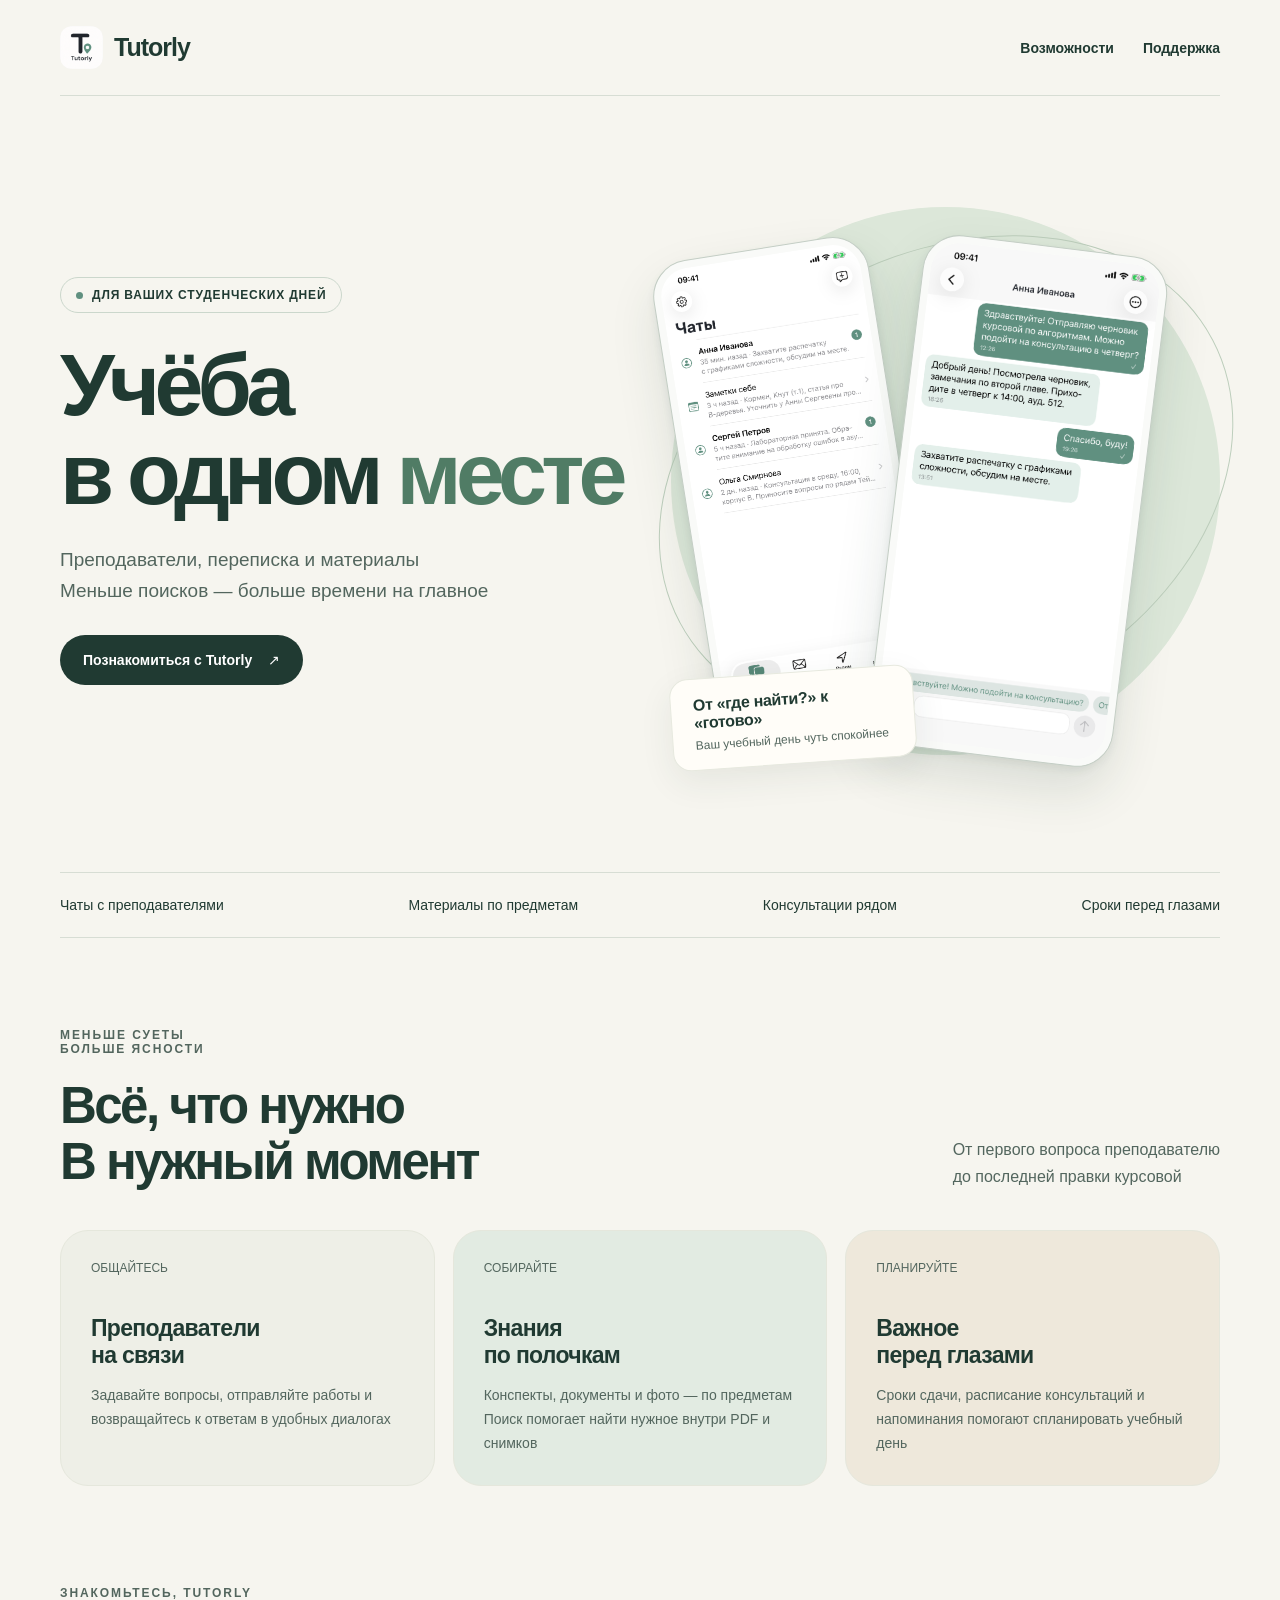
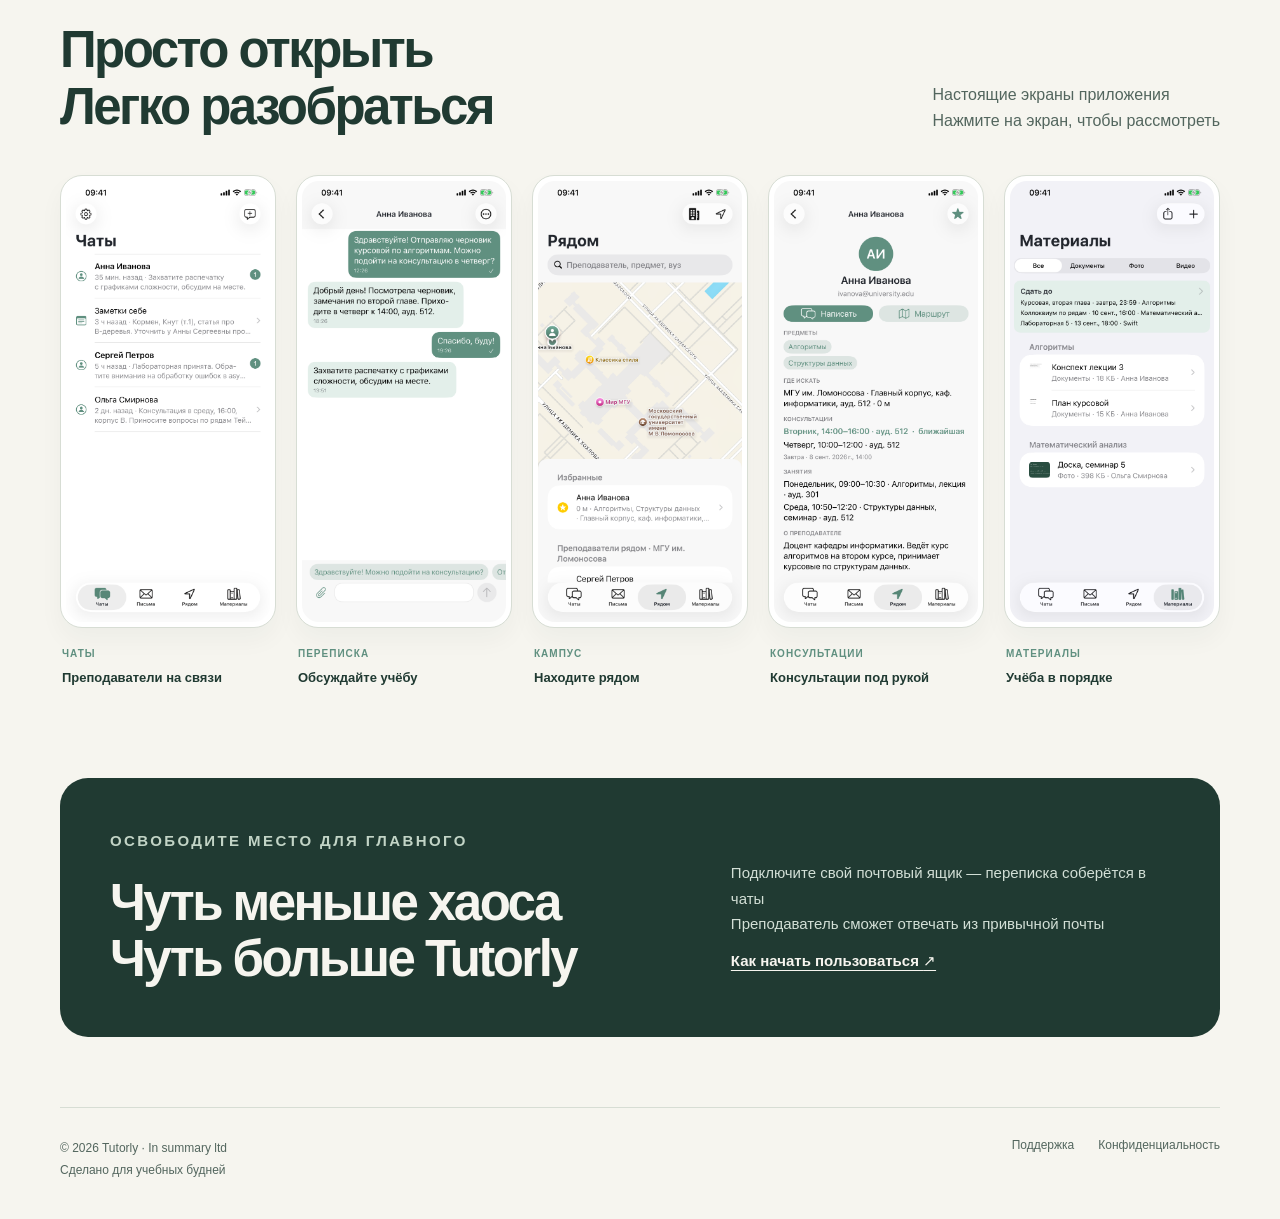
==== index.html @ dc4e4e05 "Publish Tutorly website" ====
<!doctype html>
<html lang="ru">
<head>
  <meta charset="utf-8">
  <meta name="viewport" content="width=device-width, initial-scale=1">
  <title>Tutorly — учёба в одном месте</title>
  <meta name="description" content="Общайтесь с преподавателями, собирайте материалы по предметам и держите сроки сдачи перед глазами — Tutorly для iPhone и iPad">
  <meta name="theme-color" content="#f6f5ef">
  <meta property="og:type" content="website">
  <meta property="og:locale" content="ru_RU">
  <meta property="og:site_name" content="Tutorly">
  <meta property="og:title" content="Tutorly — учёба в одном месте">
  <meta property="og:description" content="Чаты с преподавателями, учебные материалы и сроки сдачи — Всё под рукой">
  <meta name="twitter:card" content="summary_large_image">
  <meta name="twitter:title" content="Tutorly — учёба в одном месте">
  <meta name="twitter:description" content="Чаты с преподавателями, учебные материалы и сроки сдачи — Всё под рукой">
  <!-- Absolute social image URLs are added by AppStore/Design/set_site_url.py before publication. -->
  <link rel="icon" href="assets/favicon.png" type="image/png">
  <link rel="apple-touch-icon" href="assets/app-icon.png">
  <link rel="stylesheet" href="assets/style.css">
<!-- deployment metadata:start -->
<link rel="canonical" href="https://alexm0er.github.io/tutorly/">
<meta property="og:url" content="https://alexm0er.github.io/tutorly/">
<meta property="og:image" content="https://alexm0er.github.io/tutorly/assets/og.png">
<meta property="og:image:alt" content="Tutorly — Учёба в одном месте. Чаты, материалы, преподаватели.">
<meta name="twitter:image" content="https://alexm0er.github.io/tutorly/assets/og.png">
<meta name="twitter:image:alt" content="Tutorly — Учёба в одном месте. Чаты, материалы, преподаватели.">
<!-- deployment metadata:end -->
</head>
<body>
  <a class="skip" href="#main">Перейти к содержимому</a>
  <div class="wrap">
    <header class="header">
      <a class="brand" href="./" aria-label="Tutorly — главная"><img decoding="async" src="assets/app-icon.webp" width="43" height="43" alt="">Tutorly</a>
      <nav class="nav" aria-label="Основная навигация"><a class="desktop-link" href="#features">Возможности</a><a href="support/">Поддержка</a></nav>
    </header>
    <main id="main">
      <section class="hero" aria-labelledby="hero-title">
        <div>
          <span class="pill"><span class="dot" aria-hidden="true"></span>Для ваших студенческих дней</span>
          <h1 id="hero-title">Учёба<br>в одном <em>месте</em></h1>
          <p class="lede">Преподаватели, переписка и материалы<br>Меньше поисков — больше времени на&nbsp;главное</p>
          <div class="actions"><a class="button" href="#features">Познакомиться с Tutorly <span aria-hidden="true">↗</span></a></div>
        </div>
        <div class="hero-art" aria-label="Экраны чатов и переписки Tutorly">
          <div class="orbit" aria-hidden="true"></div>
          <div class="phone hero-phone-back"><img decoding="async" src="assets/01-chats.webp" width="1284" height="2778" alt="Список чатов с преподавателями"></div>
          <div class="phone hero-phone-front"><img decoding="async" src="assets/02-chat.webp" width="1284" height="2778" alt="Обсуждение курсовой и консультации в чате" fetchpriority="high"></div>
          <div class="float-note"><strong>От «где найти?» к «готово»</strong><span>Ваш учебный день чуть спокойнее</span></div>
        </div>
      </section>
      <div class="feature-strip" aria-label="Возможности"><span>Чаты с преподавателями</span><span>Материалы по предметам</span><span>Консультации рядом</span><span>Сроки перед глазами</span></div>
      <section class="section" id="features" aria-labelledby="features-title">
        <p class="eyebrow">Меньше суеты<br>Больше ясности</p>
        <div class="section-head"><h2 id="features-title">Всё, что нужно<br>В нужный момент</h2><p>От первого вопроса преподавателю<br>до последней правки курсовой</p></div>
        <div class="feature-grid">
          <article class="feature"><span class="number">ОБЩАЙТЕСЬ</span><h3>Преподаватели<br>на связи</h3><p>Задавайте вопросы, отправляйте работы и возвращайтесь к ответам в удобных диалогах</p></article>
          <article class="feature"><span class="number">СОБИРАЙТЕ</span><h3>Знания<br>по полочкам</h3><p>Конспекты, документы и фото — по предметам<br>Поиск помогает найти нужное внутри PDF и снимков</p></article>
          <article class="feature"><span class="number">ПЛАНИРУЙТЕ</span><h3>Важное<br>перед глазами</h3><p>Сроки сдачи, расписание консультаций и напоминания помогают спланировать учебный день</p></article>
        </div>
      </section>
      <section class="section gallery-section" id="screens" aria-labelledby="screens-title">
        <p class="eyebrow">Знакомьтесь, Tutorly</p>
        <div class="section-head"><h2 id="screens-title">Просто открыть<br>Легко разобраться</h2><p>Настоящие экраны приложения<br>Нажмите на экран, чтобы рассмотреть</p></div>
        <div class="gallery">
          <figure><a href="assets/01-chats.webp" aria-label="Открыть экран списка чатов"><img decoding="async" src="assets/01-chats.webp" width="1284" height="2778" loading="lazy" alt="Список чатов с преподавателями"></a><figcaption><span>ЧАТЫ</span>Преподаватели на связи</figcaption></figure>
          <figure><a href="assets/02-chat.webp" aria-label="Открыть экран переписки"><img decoding="async" src="assets/02-chat.webp" width="1284" height="2778" loading="lazy" alt="Переписка с преподавателем о курсовой работе"></a><figcaption><span>ПЕРЕПИСКА</span>Обсуждайте учёбу</figcaption></figure>
          <figure><a href="assets/03-nearby.webp" aria-label="Открыть экран карты"><img decoding="async" src="assets/03-nearby.webp" width="1284" height="2778" loading="lazy" alt="Карта кампуса и список преподавателей рядом"></a><figcaption><span>КАМПУС</span>Находите рядом</figcaption></figure>
          <figure><a href="assets/04-teacher.webp" aria-label="Открыть профиль преподавателя"><img decoding="async" src="assets/04-teacher.webp" width="1284" height="2778" loading="lazy" alt="Профиль преподавателя с расписанием консультаций"></a><figcaption><span>КОНСУЛЬТАЦИИ</span>Консультации под рукой</figcaption></figure>
          <figure><a href="assets/05-materials.webp" aria-label="Открыть экран материалов"><img decoding="async" src="assets/05-materials.webp" width="1284" height="2778" loading="lazy" alt="Учебные материалы по предметам и ближайшие сдачи"></a><figcaption><span>МАТЕРИАЛЫ</span>Учёба в порядке</figcaption></figure>
        </div>
      </section>
      <section class="closing" aria-labelledby="closing-title"><div><p class="eyebrow">Освободите место для главного</p><h2 id="closing-title">Чуть меньше хаоса<br>Чуть больше Tutorly</h2></div><div><p>Подключите свой почтовый ящик — переписка соберётся в чаты<br>Преподаватель сможет отвечать из привычной почты</p><a href="support/">Как начать пользоваться <span aria-hidden="true">↗</span></a></div></section>
    </main>
    <footer class="footer"><p>© 2026 Tutorly · In summary ltd<br>Сделано для учебных будней</p><div class="footer-links"><a href="support/">Поддержка</a><a href="privacy/">Конфиденциальность</a></div></footer>
  </div>
</body>
</html>
---- assets/style.css ----
@charset "UTF-8";
:root{--paper:#f6f5ef;--ink:#203a32;--sage:#609080;--soft:#e1ebe4;--muted:#53665e;--line:#d7ddd4;--white:#fff;--radius:28px;font-family:-apple-system,BlinkMacSystemFont,"Segoe UI",Arial,sans-serif;color:var(--ink);background:var(--paper);font-synthesis:none}
*{box-sizing:border-box}html{scroll-behavior:smooth;scroll-padding-top:28px}body{margin:0}a{color:inherit;text-underline-offset:4px}img{display:block;max-width:100%;height:auto}button,a,summary{-webkit-tap-highlight-color:transparent}a:focus-visible,summary:focus-visible{outline:3px solid var(--sage);outline-offset:6px;border-radius:4px}::selection{background:#c9ddd0}.wrap{width:min(1160px,calc(100% - 64px));margin:auto}.skip{position:absolute;top:-80px;left:20px;background:var(--ink);color:white;padding:15px;z-index:10}.skip:focus{top:12px}.header{display:flex;align-items:center;justify-content:space-between;gap:24px;padding:26px 0;border-bottom:1px solid var(--line)}.brand{display:inline-flex;align-items:center;gap:11px;text-decoration:none;font-size:25px;font-weight:750;letter-spacing:-1px}.brand img{width:43px;height:43px;border-radius:12px}.nav{display:flex;align-items:center;gap:29px;font-size:14px;font-weight:550}.nav a{text-decoration:none}.nav a:hover,.nav a[aria-current=page]{color:#365e4d;text-decoration:underline}.pill{display:inline-flex;align-items:center;gap:9px;border:1px solid #cbd7cc;border-radius:99px;padding:10px 15px;font-size:12px;font-weight:650;letter-spacing:.07em;text-transform:uppercase}.dot{height:7px;width:7px;background:var(--sage);border-radius:50%}.eyebrow{font-size:12px;font-weight:650;letter-spacing:.16em;text-transform:uppercase;color:var(--muted);margin:0 0 22px}.hero{display:grid;grid-template-columns:1.05fr 1fr;gap:35px;align-items:center;padding:70px 0 76px}.hero h1{font-size:clamp(58px,6.9vw,88px);line-height:1.01;letter-spacing:-.065em;font-weight:650;margin:28px 0 25px}.hero h1 em{font-style:normal;color:#507c65}.lede{font-size:19px;line-height:1.65;color:var(--muted);max-width:440px;margin:0 0 28px}.actions{display:flex;align-items:center;flex-wrap:wrap;gap:18px}.button{display:inline-flex;align-items:center;justify-content:center;gap:16px;background:var(--ink);color:#fff;padding:17px 23px;border-radius:100px;text-decoration:none;font-size:14px;font-weight:600;transition:background .2s,transform .2s}.button:hover{background:#355749;transform:translateY(-2px)}.text-link{font-size:14px;font-weight:600}.availability{font-size:12px;line-height:1.6;color:var(--muted);margin:18px 0 0}.hero-art{position:relative;min-height:630px;display:flex;align-items:center;justify-content:center;isolation:isolate}.hero-art:before{content:"";position:absolute;width:100%;aspect-ratio:1;border-radius:50%;background:#dce7d9;z-index:-1}.orbit{position:absolute;width:110%;height:72%;border:1px solid #bdcebc;border-radius:50%;transform:rotate(-28deg);z-index:-1}.phone{width:246px;padding:7px;background:#f9faf8;border:1px solid #c4cec5;border-radius:37px;box-shadow:0 24px 50px #203a3221,0 4px 8px #203a3212;overflow:hidden}.phone img{border-radius:29px;width:100%}.hero-phone-back{position:absolute;left:2%;top:80px;width:218px;transform:rotate(-9deg)}.hero-phone-front{position:relative;margin:40px 0 0 145px;transform:rotate(7deg)}.float-note{position:absolute;bottom:32px;left:0;max-width:244px;padding:17px 22px;background:#fffdf8;box-shadow:0 12px 34px #203a3214;border:1px solid #e7e9df;border-radius:18px;transform:rotate(-4deg)}.float-note strong{display:block;font-size:16px;letter-spacing:-.3px}.float-note span{display:block;font-size:12px;margin-top:6px;color:var(--muted)}.feature-strip{display:flex;justify-content:space-between;gap:20px;border-top:1px solid var(--line);border-bottom:1px solid var(--line);padding:24px 0;font-size:14px}.feature-strip span{display:flex;gap:16px;align-items:center}.feature-strip b{font-size:11px;color:var(--sage)}.section{padding:90px 0}.section-head{display:flex;justify-content:space-between;align-items:end;gap:40px;margin-bottom:40px}.section-head h2,.closing h2{font-size:clamp(36px,4vw,51px);font-weight:600;letter-spacing:-.05em;line-height:1.1;margin:0}.section-head p{max-width:330px;color:var(--muted);font-size:16px;line-height:1.65;margin:0}.feature-grid{display:grid;grid-template-columns:repeat(3,1fr);gap:18px}.feature{background:#eeefe7;border:1px solid #e5e7dc;padding:30px;border-radius:var(--radius);min-height:255px}.feature:nth-child(2){background:#e2ebe2}.feature:nth-child(3){background:#eee8db}.feature .number{font-size:12px;color:var(--muted);margin-bottom:40px;display:block}.feature h3{font-size:23px;font-weight:600;letter-spacing:-.7px;line-height:1.15;margin:0 0 16px}.feature p{font-size:14px;line-height:1.7;color:var(--muted);margin:0}.gallery-section{padding-top:10px}.gallery{display:grid;grid-template-columns:repeat(5,1fr);gap:20px;align-items:start}.gallery figure{margin:0;min-width:0}.gallery a{display:block;border-radius:22px;border:1px solid #d7ddd4;padding:5px;background:#fff;box-shadow:0 12px 24px #203a320a;transition:transform .2s}.gallery a:hover{transform:translateY(-5px)}.gallery img{border-radius:17px;width:100%}.gallery figcaption{font-size:13px;line-height:1.5;margin:18px 2px 0;font-weight:600}.gallery figcaption span{display:block;font-size:10px;letter-spacing:.1em;color:var(--sage);margin-bottom:7px}.closing{display:grid;grid-template-columns:1.3fr 1fr;align-items:center;gap:50px;padding:50px;background:var(--ink);border-radius:var(--radius);color:#f6f5ef;margin-bottom:70px}.closing .eyebrow{color:#c2d4c6}.closing p{line-height:1.7;font-size:15px;color:#d2dfd6}.closing a{font-size:15px;font-weight:600}.footer{display:flex;justify-content:space-between;align-items:start;gap:30px;padding:30px 0 38px;border-top:1px solid var(--line);font-size:12px;color:var(--muted)}.footer p{margin:0;line-height:1.8}.footer-links{display:flex;gap:24px;flex-wrap:wrap}.footer a{text-decoration:none}.footer a:hover{text-decoration:underline}.page-intro{padding:75px 0 45px;max-width:850px}.page-intro h1{font-size:clamp(43px,6vw,72px);line-height:1.06;letter-spacing:-.055em;font-weight:600;margin:0 0 26px;overflow-wrap:anywhere}.page-intro .lede{max-width:650px}.support-grid{display:grid;grid-template-columns:1fr 1.7fr;gap:48px;margin-bottom:80px;align-items:start}.contact-card{background:var(--soft);padding:30px;border-radius:var(--radius)}.contact-card h2{font-size:25px;letter-spacing:-.8px;margin:0 0 17px}.contact-card p{font-size:14px;line-height:1.7;color:var(--muted)}.email{font-size:clamp(19px,2.1vw,25px);font-weight:600;overflow-wrap:anywhere}.contact-card small{display:block;color:var(--muted);line-height:1.6;margin-top:20px}.faq h2{font-size:27px;font-weight:600;letter-spacing:-.8px;margin:0 0 15px}.faq details{border-bottom:1px solid var(--line);padding:20px 0}.faq summary{font-size:17px;font-weight:600;cursor:pointer;line-height:1.5;padding-right:12px}.faq details p,.faq details ol{font-size:15px;line-height:1.8;color:var(--muted);margin-bottom:0}.faq li{padding-left:4px;margin-bottom:8px}.legal{max-width:760px}.legal section{margin:0 0 38px;scroll-margin-top:28px}.legal h2{font-size:26px;font-weight:600;letter-spacing:-.8px;line-height:1.25;margin:0 0 16px}.legal h3{font-size:17px;margin:24px 0 10px}.legal p,.legal li{font-size:15px;line-height:1.85;color:var(--muted)}.legal ul{padding-left:22px}.legal li{margin-bottom:9px}.legal strong{color:var(--ink);font-weight:600}.legal a{overflow-wrap:anywhere}.legal .callout{background:var(--soft);padding:20px 24px;border-radius:18px}.legal .callout p{margin:0}.updated{color:var(--muted);font-size:13px}.subtle-link{font-size:13px;color:var(--muted)}
@media(min-width:1500px){.hero{padding-top:95px;padding-bottom:100px}}
@media(max-width:1000px){.hero{gap:20px}.hero-art{min-height:530px}.hero-phone-front{width:210px;margin-left:110px}.hero-phone-back{width:184px;left:0;top:70px}.float-note{bottom:12px;left:0}.nav{gap:20px}.gallery{gap:14px}.feature{padding:25px}}
@media(max-width:760px){.wrap{width:calc(100% - 36px)}.header{padding:19px 0;gap:15px}.brand{font-size:23px}.brand img{width:36px;height:36px;border-radius:10px}.nav{gap:16px;font-size:12px}.nav .desktop-link{display:none}.hero{grid-template-columns:1fr;padding:42px 0 35px;gap:0}.hero h1{font-size:clamp(58px,13vw,80px);margin-top:23px}.lede{font-size:17px;max-width:470px}.hero-art{min-height:550px;width:min(460px,100%);margin:20px auto 0}.hero-art:before{width:95%}.hero-phone-back{left:5%;top:57px;width:200px}.hero-phone-front{width:226px;margin:27px 0 0 102px}.orbit{width:98%}.float-note{bottom:7px;left:3%}.feature-strip{display:grid;grid-template-columns:1fr 1fr;font-size:12px;gap:20px 12px}.feature-strip span{gap:9px}.section{padding:60px 0}.section-head{display:block;margin-bottom:28px}.section-head p{margin-top:20px;max-width:450px}.feature-grid{grid-template-columns:1fr}.feature{min-height:0;padding:26px}.feature .number{margin-bottom:24px}.feature h3{font-size:26px}.feature p{font-size:15px}.gallery-section{padding-top:0}.gallery{grid-template-columns:repeat(2,minmax(0,1fr));gap:28px 16px}.gallery figure:last-child{grid-column:1 / -1;max-width:calc(50% - 8px);width:100%;justify-self:center}.closing{grid-template-columns:1fr;gap:20px;padding:30px;margin-bottom:45px}.footer{flex-direction:column;gap:18px}.footer-links{gap:17px}.page-intro{padding:48px 0 25px}.support-grid{grid-template-columns:1fr;gap:35px;margin-bottom:55px}.legal h2{font-size:24px}.page-intro h1{font-size:clamp(39px,8.3vw,62px)}}
@media(max-width:370px){.hero-phone-back{width:165px;top:75px;left:2%}.hero-phone-front{width:188px;margin-left:90px}.hero-art{min-height:475px}.float-note{padding:13px 17px}.hero h1{font-size:55px}.nav{gap:10px}.button{padding:15px 19px}.actions{gap:13px}}
@media(prefers-reduced-motion:reduce){html{scroll-behavior:auto}*,*:before,*:after{transition:none!important}}

.privacy-intro{max-width:760px;margin-inline:auto}
.privacy-prose{max-width:760px;margin:0 auto 85px}
.privacy-prose p{margin:0 0 24px}
@media(max-width:760px){.privacy-prose{margin-bottom:50px}}
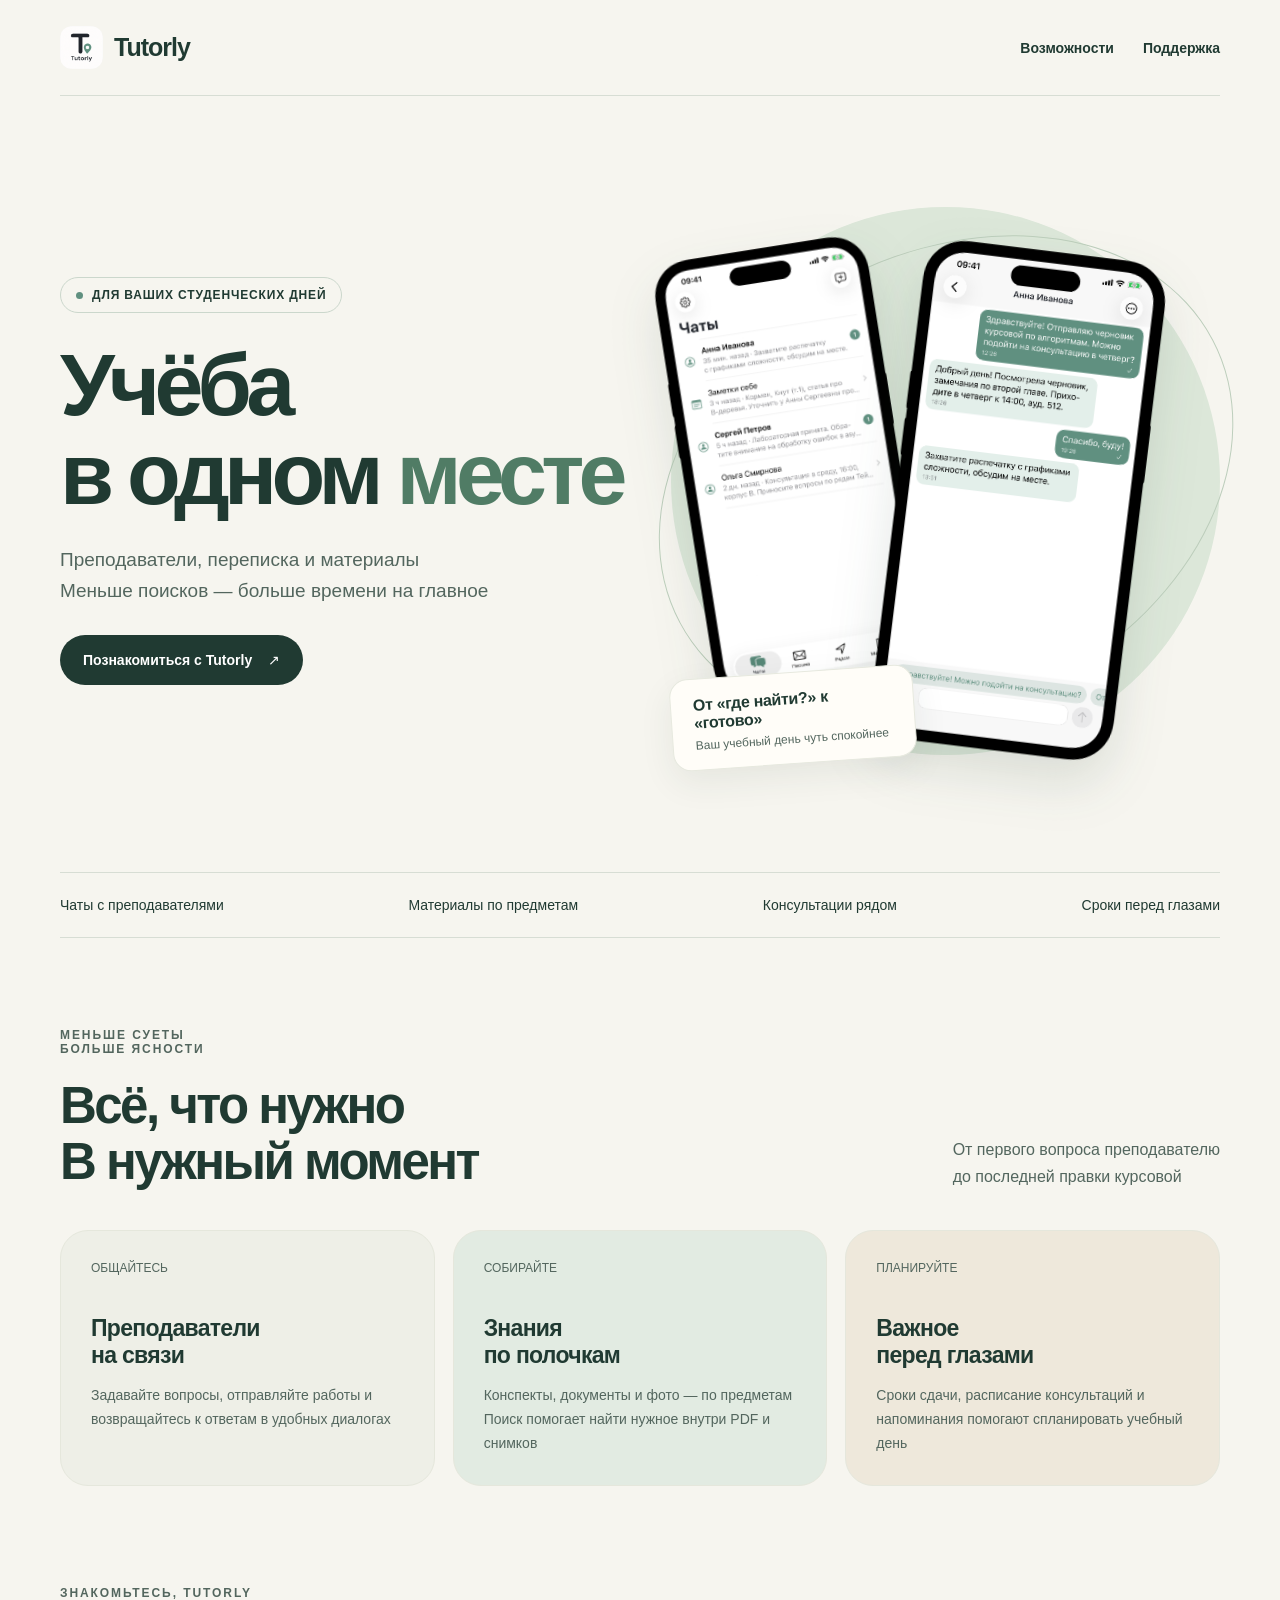
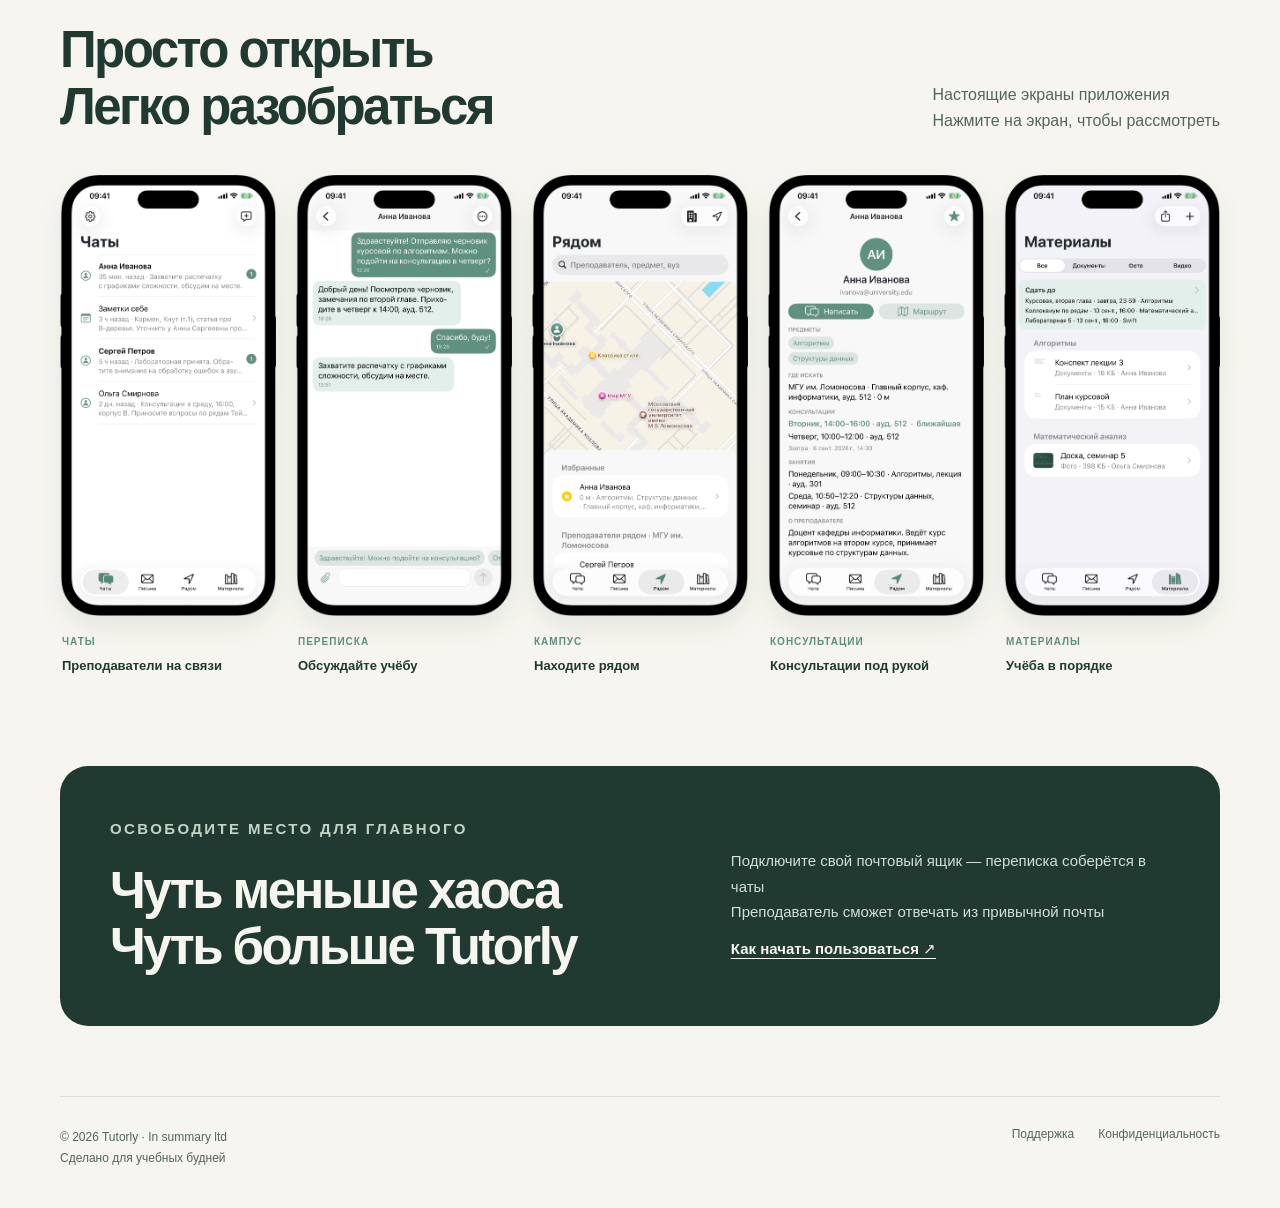
==== commit 53fbf9fe: "Update screenshots with supplied device mockups" ====
--- a/index.html
+++ b/index.html
@@ -17,7 +17,7 @@
   <!-- Absolute social image URLs are added by AppStore/Design/set_site_url.py before publication. -->
   <link rel="icon" href="assets/favicon.png" type="image/png">
   <link rel="apple-touch-icon" href="assets/app-icon.png">
-  <link rel="stylesheet" href="assets/style.css">
+  <link rel="stylesheet" href="assets/style.css?v=mockup-20260908">
 <!-- deployment metadata:start -->
 <link rel="canonical" href="https://alexm0er.github.io/tutorly/">
 <meta property="og:url" content="https://alexm0er.github.io/tutorly/">
@@ -44,8 +44,8 @@
         </div>
         <div class="hero-art" aria-label="Экраны чатов и переписки Tutorly">
           <div class="orbit" aria-hidden="true"></div>
-          <div class="phone hero-phone-back"><img decoding="async" src="assets/01-chats.webp" width="1284" height="2778" alt="Список чатов с преподавателями"></div>
-          <div class="phone hero-phone-front"><img decoding="async" src="assets/02-chat.webp" width="1284" height="2778" alt="Обсуждение курсовой и консультации в чате" fetchpriority="high"></div>
+          <div class="phone hero-phone-back"><img decoding="async" src="assets/01-chats-mockup.webp" width="978" height="2000" alt="Список чатов с преподавателями"></div>
+          <div class="phone hero-phone-front"><img decoding="async" src="assets/02-chat-mockup.webp" width="978" height="2000" alt="Обсуждение курсовой и консультации в чате" fetchpriority="high"></div>
           <div class="float-note"><strong>От «где найти?» к «готово»</strong><span>Ваш учебный день чуть спокойнее</span></div>
         </div>
       </section>
@@ -63,11 +63,11 @@
         <p class="eyebrow">Знакомьтесь, Tutorly</p>
         <div class="section-head"><h2 id="screens-title">Просто открыть<br>Легко разобраться</h2><p>Настоящие экраны приложения<br>Нажмите на экран, чтобы рассмотреть</p></div>
         <div class="gallery">
-          <figure><a href="assets/01-chats.webp" aria-label="Открыть экран списка чатов"><img decoding="async" src="assets/01-chats.webp" width="1284" height="2778" loading="lazy" alt="Список чатов с преподавателями"></a><figcaption><span>ЧАТЫ</span>Преподаватели на связи</figcaption></figure>
-          <figure><a href="assets/02-chat.webp" aria-label="Открыть экран переписки"><img decoding="async" src="assets/02-chat.webp" width="1284" height="2778" loading="lazy" alt="Переписка с преподавателем о курсовой работе"></a><figcaption><span>ПЕРЕПИСКА</span>Обсуждайте учёбу</figcaption></figure>
-          <figure><a href="assets/03-nearby.webp" aria-label="Открыть экран карты"><img decoding="async" src="assets/03-nearby.webp" width="1284" height="2778" loading="lazy" alt="Карта кампуса и список преподавателей рядом"></a><figcaption><span>КАМПУС</span>Находите рядом</figcaption></figure>
-          <figure><a href="assets/04-teacher.webp" aria-label="Открыть профиль преподавателя"><img decoding="async" src="assets/04-teacher.webp" width="1284" height="2778" loading="lazy" alt="Профиль преподавателя с расписанием консультаций"></a><figcaption><span>КОНСУЛЬТАЦИИ</span>Консультации под рукой</figcaption></figure>
-          <figure><a href="assets/05-materials.webp" aria-label="Открыть экран материалов"><img decoding="async" src="assets/05-materials.webp" width="1284" height="2778" loading="lazy" alt="Учебные материалы по предметам и ближайшие сдачи"></a><figcaption><span>МАТЕРИАЛЫ</span>Учёба в порядке</figcaption></figure>
+          <figure><a href="assets/01-chats-mockup.webp" aria-label="Открыть экран списка чатов"><img decoding="async" src="assets/01-chats-mockup.webp" width="978" height="2000" loading="lazy" alt="Список чатов с преподавателями"></a><figcaption><span>ЧАТЫ</span>Преподаватели на связи</figcaption></figure>
+          <figure><a href="assets/02-chat-mockup.webp" aria-label="Открыть экран переписки"><img decoding="async" src="assets/02-chat-mockup.webp" width="978" height="2000" loading="lazy" alt="Переписка с преподавателем о курсовой работе"></a><figcaption><span>ПЕРЕПИСКА</span>Обсуждайте учёбу</figcaption></figure>
+          <figure><a href="assets/03-nearby-mockup.webp" aria-label="Открыть экран карты"><img decoding="async" src="assets/03-nearby-mockup.webp" width="978" height="2000" loading="lazy" alt="Карта кампуса и список преподавателей рядом"></a><figcaption><span>КАМПУС</span>Находите рядом</figcaption></figure>
+          <figure><a href="assets/04-teacher-mockup.webp" aria-label="Открыть профиль преподавателя"><img decoding="async" src="assets/04-teacher-mockup.webp" width="978" height="2000" loading="lazy" alt="Профиль преподавателя с расписанием консультаций"></a><figcaption><span>КОНСУЛЬТАЦИИ</span>Консультации под рукой</figcaption></figure>
+          <figure><a href="assets/05-materials-mockup.webp" aria-label="Открыть экран материалов"><img decoding="async" src="assets/05-materials-mockup.webp" width="978" height="2000" loading="lazy" alt="Учебные материалы по предметам и ближайшие сдачи"></a><figcaption><span>МАТЕРИАЛЫ</span>Учёба в порядке</figcaption></figure>
         </div>
       </section>
       <section class="closing" aria-labelledby="closing-title"><div><p class="eyebrow">Освободите место для главного</p><h2 id="closing-title">Чуть меньше хаоса<br>Чуть больше Tutorly</h2></div><div><p>Подключите свой почтовый ящик — переписка соберётся в чаты<br>Преподаватель сможет отвечать из привычной почты</p><a href="support/">Как начать пользоваться <span aria-hidden="true">↗</span></a></div></section>
--- a/assets/style.css
+++ b/assets/style.css
@@ -1,6 +1,6 @@
 @charset "UTF-8";
 :root{--paper:#f6f5ef;--ink:#203a32;--sage:#609080;--soft:#e1ebe4;--muted:#53665e;--line:#d7ddd4;--white:#fff;--radius:28px;font-family:-apple-system,BlinkMacSystemFont,"Segoe UI",Arial,sans-serif;color:var(--ink);background:var(--paper);font-synthesis:none}
-*{box-sizing:border-box}html{scroll-behavior:smooth;scroll-padding-top:28px}body{margin:0}a{color:inherit;text-underline-offset:4px}img{display:block;max-width:100%;height:auto}button,a,summary{-webkit-tap-highlight-color:transparent}a:focus-visible,summary:focus-visible{outline:3px solid var(--sage);outline-offset:6px;border-radius:4px}::selection{background:#c9ddd0}.wrap{width:min(1160px,calc(100% - 64px));margin:auto}.skip{position:absolute;top:-80px;left:20px;background:var(--ink);color:white;padding:15px;z-index:10}.skip:focus{top:12px}.header{display:flex;align-items:center;justify-content:space-between;gap:24px;padding:26px 0;border-bottom:1px solid var(--line)}.brand{display:inline-flex;align-items:center;gap:11px;text-decoration:none;font-size:25px;font-weight:750;letter-spacing:-1px}.brand img{width:43px;height:43px;border-radius:12px}.nav{display:flex;align-items:center;gap:29px;font-size:14px;font-weight:550}.nav a{text-decoration:none}.nav a:hover,.nav a[aria-current=page]{color:#365e4d;text-decoration:underline}.pill{display:inline-flex;align-items:center;gap:9px;border:1px solid #cbd7cc;border-radius:99px;padding:10px 15px;font-size:12px;font-weight:650;letter-spacing:.07em;text-transform:uppercase}.dot{height:7px;width:7px;background:var(--sage);border-radius:50%}.eyebrow{font-size:12px;font-weight:650;letter-spacing:.16em;text-transform:uppercase;color:var(--muted);margin:0 0 22px}.hero{display:grid;grid-template-columns:1.05fr 1fr;gap:35px;align-items:center;padding:70px 0 76px}.hero h1{font-size:clamp(58px,6.9vw,88px);line-height:1.01;letter-spacing:-.065em;font-weight:650;margin:28px 0 25px}.hero h1 em{font-style:normal;color:#507c65}.lede{font-size:19px;line-height:1.65;color:var(--muted);max-width:440px;margin:0 0 28px}.actions{display:flex;align-items:center;flex-wrap:wrap;gap:18px}.button{display:inline-flex;align-items:center;justify-content:center;gap:16px;background:var(--ink);color:#fff;padding:17px 23px;border-radius:100px;text-decoration:none;font-size:14px;font-weight:600;transition:background .2s,transform .2s}.button:hover{background:#355749;transform:translateY(-2px)}.text-link{font-size:14px;font-weight:600}.availability{font-size:12px;line-height:1.6;color:var(--muted);margin:18px 0 0}.hero-art{position:relative;min-height:630px;display:flex;align-items:center;justify-content:center;isolation:isolate}.hero-art:before{content:"";position:absolute;width:100%;aspect-ratio:1;border-radius:50%;background:#dce7d9;z-index:-1}.orbit{position:absolute;width:110%;height:72%;border:1px solid #bdcebc;border-radius:50%;transform:rotate(-28deg);z-index:-1}.phone{width:246px;padding:7px;background:#f9faf8;border:1px solid #c4cec5;border-radius:37px;box-shadow:0 24px 50px #203a3221,0 4px 8px #203a3212;overflow:hidden}.phone img{border-radius:29px;width:100%}.hero-phone-back{position:absolute;left:2%;top:80px;width:218px;transform:rotate(-9deg)}.hero-phone-front{position:relative;margin:40px 0 0 145px;transform:rotate(7deg)}.float-note{position:absolute;bottom:32px;left:0;max-width:244px;padding:17px 22px;background:#fffdf8;box-shadow:0 12px 34px #203a3214;border:1px solid #e7e9df;border-radius:18px;transform:rotate(-4deg)}.float-note strong{display:block;font-size:16px;letter-spacing:-.3px}.float-note span{display:block;font-size:12px;margin-top:6px;color:var(--muted)}.feature-strip{display:flex;justify-content:space-between;gap:20px;border-top:1px solid var(--line);border-bottom:1px solid var(--line);padding:24px 0;font-size:14px}.feature-strip span{display:flex;gap:16px;align-items:center}.feature-strip b{font-size:11px;color:var(--sage)}.section{padding:90px 0}.section-head{display:flex;justify-content:space-between;align-items:end;gap:40px;margin-bottom:40px}.section-head h2,.closing h2{font-size:clamp(36px,4vw,51px);font-weight:600;letter-spacing:-.05em;line-height:1.1;margin:0}.section-head p{max-width:330px;color:var(--muted);font-size:16px;line-height:1.65;margin:0}.feature-grid{display:grid;grid-template-columns:repeat(3,1fr);gap:18px}.feature{background:#eeefe7;border:1px solid #e5e7dc;padding:30px;border-radius:var(--radius);min-height:255px}.feature:nth-child(2){background:#e2ebe2}.feature:nth-child(3){background:#eee8db}.feature .number{font-size:12px;color:var(--muted);margin-bottom:40px;display:block}.feature h3{font-size:23px;font-weight:600;letter-spacing:-.7px;line-height:1.15;margin:0 0 16px}.feature p{font-size:14px;line-height:1.7;color:var(--muted);margin:0}.gallery-section{padding-top:10px}.gallery{display:grid;grid-template-columns:repeat(5,1fr);gap:20px;align-items:start}.gallery figure{margin:0;min-width:0}.gallery a{display:block;border-radius:22px;border:1px solid #d7ddd4;padding:5px;background:#fff;box-shadow:0 12px 24px #203a320a;transition:transform .2s}.gallery a:hover{transform:translateY(-5px)}.gallery img{border-radius:17px;width:100%}.gallery figcaption{font-size:13px;line-height:1.5;margin:18px 2px 0;font-weight:600}.gallery figcaption span{display:block;font-size:10px;letter-spacing:.1em;color:var(--sage);margin-bottom:7px}.closing{display:grid;grid-template-columns:1.3fr 1fr;align-items:center;gap:50px;padding:50px;background:var(--ink);border-radius:var(--radius);color:#f6f5ef;margin-bottom:70px}.closing .eyebrow{color:#c2d4c6}.closing p{line-height:1.7;font-size:15px;color:#d2dfd6}.closing a{font-size:15px;font-weight:600}.footer{display:flex;justify-content:space-between;align-items:start;gap:30px;padding:30px 0 38px;border-top:1px solid var(--line);font-size:12px;color:var(--muted)}.footer p{margin:0;line-height:1.8}.footer-links{display:flex;gap:24px;flex-wrap:wrap}.footer a{text-decoration:none}.footer a:hover{text-decoration:underline}.page-intro{padding:75px 0 45px;max-width:850px}.page-intro h1{font-size:clamp(43px,6vw,72px);line-height:1.06;letter-spacing:-.055em;font-weight:600;margin:0 0 26px;overflow-wrap:anywhere}.page-intro .lede{max-width:650px}.support-grid{display:grid;grid-template-columns:1fr 1.7fr;gap:48px;margin-bottom:80px;align-items:start}.contact-card{background:var(--soft);padding:30px;border-radius:var(--radius)}.contact-card h2{font-size:25px;letter-spacing:-.8px;margin:0 0 17px}.contact-card p{font-size:14px;line-height:1.7;color:var(--muted)}.email{font-size:clamp(19px,2.1vw,25px);font-weight:600;overflow-wrap:anywhere}.contact-card small{display:block;color:var(--muted);line-height:1.6;margin-top:20px}.faq h2{font-size:27px;font-weight:600;letter-spacing:-.8px;margin:0 0 15px}.faq details{border-bottom:1px solid var(--line);padding:20px 0}.faq summary{font-size:17px;font-weight:600;cursor:pointer;line-height:1.5;padding-right:12px}.faq details p,.faq details ol{font-size:15px;line-height:1.8;color:var(--muted);margin-bottom:0}.faq li{padding-left:4px;margin-bottom:8px}.legal{max-width:760px}.legal section{margin:0 0 38px;scroll-margin-top:28px}.legal h2{font-size:26px;font-weight:600;letter-spacing:-.8px;line-height:1.25;margin:0 0 16px}.legal h3{font-size:17px;margin:24px 0 10px}.legal p,.legal li{font-size:15px;line-height:1.85;color:var(--muted)}.legal ul{padding-left:22px}.legal li{margin-bottom:9px}.legal strong{color:var(--ink);font-weight:600}.legal a{overflow-wrap:anywhere}.legal .callout{background:var(--soft);padding:20px 24px;border-radius:18px}.legal .callout p{margin:0}.updated{color:var(--muted);font-size:13px}.subtle-link{font-size:13px;color:var(--muted)}
+*{box-sizing:border-box}html{scroll-behavior:smooth;scroll-padding-top:28px}body{margin:0}a{color:inherit;text-underline-offset:4px}img{display:block;max-width:100%;height:auto}button,a,summary{-webkit-tap-highlight-color:transparent}a:focus-visible,summary:focus-visible{outline:3px solid var(--sage);outline-offset:6px;border-radius:4px}::selection{background:#c9ddd0}.wrap{width:min(1160px,calc(100% - 64px));margin:auto}.skip{position:absolute;top:-80px;left:20px;background:var(--ink);color:white;padding:15px;z-index:10}.skip:focus{top:12px}.header{display:flex;align-items:center;justify-content:space-between;gap:24px;padding:26px 0;border-bottom:1px solid var(--line)}.brand{display:inline-flex;align-items:center;gap:11px;text-decoration:none;font-size:25px;font-weight:750;letter-spacing:-1px}.brand img{width:43px;height:43px;border-radius:12px}.nav{display:flex;align-items:center;gap:29px;font-size:14px;font-weight:550}.nav a{text-decoration:none}.nav a:hover,.nav a[aria-current=page]{color:#365e4d;text-decoration:underline}.pill{display:inline-flex;align-items:center;gap:9px;border:1px solid #cbd7cc;border-radius:99px;padding:10px 15px;font-size:12px;font-weight:650;letter-spacing:.07em;text-transform:uppercase}.dot{height:7px;width:7px;background:var(--sage);border-radius:50%}.eyebrow{font-size:12px;font-weight:650;letter-spacing:.16em;text-transform:uppercase;color:var(--muted);margin:0 0 22px}.hero{display:grid;grid-template-columns:1.05fr 1fr;gap:35px;align-items:center;padding:70px 0 76px}.hero h1{font-size:clamp(58px,6.9vw,88px);line-height:1.01;letter-spacing:-.065em;font-weight:650;margin:28px 0 25px}.hero h1 em{font-style:normal;color:#507c65}.lede{font-size:19px;line-height:1.65;color:var(--muted);max-width:440px;margin:0 0 28px}.actions{display:flex;align-items:center;flex-wrap:wrap;gap:18px}.button{display:inline-flex;align-items:center;justify-content:center;gap:16px;background:var(--ink);color:#fff;padding:17px 23px;border-radius:100px;text-decoration:none;font-size:14px;font-weight:600;transition:background .2s,transform .2s}.button:hover{background:#355749;transform:translateY(-2px)}.text-link{font-size:14px;font-weight:600}.availability{font-size:12px;line-height:1.6;color:var(--muted);margin:18px 0 0}.hero-art{position:relative;min-height:630px;display:flex;align-items:center;justify-content:center;isolation:isolate}.hero-art:before{content:"";position:absolute;width:100%;aspect-ratio:1;border-radius:50%;background:#dce7d9;z-index:-1}.orbit{position:absolute;width:110%;height:72%;border:1px solid #bdcebc;border-radius:50%;transform:rotate(-28deg);z-index:-1}.phone{width:246px;filter:drop-shadow(0 24px 25px #203a3221)}.phone img{width:100%}.hero-phone-back{position:absolute;left:2%;top:80px;width:218px;transform:rotate(-9deg)}.hero-phone-front{position:relative;margin:40px 0 0 145px;transform:rotate(7deg)}.float-note{position:absolute;bottom:32px;left:0;max-width:244px;padding:17px 22px;background:#fffdf8;box-shadow:0 12px 34px #203a3214;border:1px solid #e7e9df;border-radius:18px;transform:rotate(-4deg)}.float-note strong{display:block;font-size:16px;letter-spacing:-.3px}.float-note span{display:block;font-size:12px;margin-top:6px;color:var(--muted)}.feature-strip{display:flex;justify-content:space-between;gap:20px;border-top:1px solid var(--line);border-bottom:1px solid var(--line);padding:24px 0;font-size:14px}.feature-strip span{display:flex;gap:16px;align-items:center}.feature-strip b{font-size:11px;color:var(--sage)}.section{padding:90px 0}.section-head{display:flex;justify-content:space-between;align-items:end;gap:40px;margin-bottom:40px}.section-head h2,.closing h2{font-size:clamp(36px,4vw,51px);font-weight:600;letter-spacing:-.05em;line-height:1.1;margin:0}.section-head p{max-width:330px;color:var(--muted);font-size:16px;line-height:1.65;margin:0}.feature-grid{display:grid;grid-template-columns:repeat(3,1fr);gap:18px}.feature{background:#eeefe7;border:1px solid #e5e7dc;padding:30px;border-radius:var(--radius);min-height:255px}.feature:nth-child(2){background:#e2ebe2}.feature:nth-child(3){background:#eee8db}.feature .number{font-size:12px;color:var(--muted);margin-bottom:40px;display:block}.feature h3{font-size:23px;font-weight:600;letter-spacing:-.7px;line-height:1.15;margin:0 0 16px}.feature p{font-size:14px;line-height:1.7;color:var(--muted);margin:0}.gallery-section{padding-top:10px}.gallery{display:grid;grid-template-columns:repeat(5,1fr);gap:20px;align-items:start}.gallery figure{margin:0;min-width:0}.gallery a{display:block;filter:drop-shadow(0 12px 12px #203a3214);transition:transform .2s}.gallery a:hover{transform:translateY(-5px)}.gallery img{width:100%}.gallery figcaption{font-size:13px;line-height:1.5;margin:18px 2px 0;font-weight:600}.gallery figcaption span{display:block;font-size:10px;letter-spacing:.1em;color:var(--sage);margin-bottom:7px}.closing{display:grid;grid-template-columns:1.3fr 1fr;align-items:center;gap:50px;padding:50px;background:var(--ink);border-radius:var(--radius);color:#f6f5ef;margin-bottom:70px}.closing .eyebrow{color:#c2d4c6}.closing p{line-height:1.7;font-size:15px;color:#d2dfd6}.closing a{font-size:15px;font-weight:600}.footer{display:flex;justify-content:space-between;align-items:start;gap:30px;padding:30px 0 38px;border-top:1px solid var(--line);font-size:12px;color:var(--muted)}.footer p{margin:0;line-height:1.8}.footer-links{display:flex;gap:24px;flex-wrap:wrap}.footer a{text-decoration:none}.footer a:hover{text-decoration:underline}.page-intro{padding:75px 0 45px;max-width:850px}.page-intro h1{font-size:clamp(43px,6vw,72px);line-height:1.06;letter-spacing:-.055em;font-weight:600;margin:0 0 26px;overflow-wrap:anywhere}.page-intro .lede{max-width:650px}.support-grid{display:grid;grid-template-columns:1fr 1.7fr;gap:48px;margin-bottom:80px;align-items:start}.contact-card{background:var(--soft);padding:30px;border-radius:var(--radius)}.contact-card h2{font-size:25px;letter-spacing:-.8px;margin:0 0 17px}.contact-card p{font-size:14px;line-height:1.7;color:var(--muted)}.email{font-size:clamp(19px,2.1vw,25px);font-weight:600;overflow-wrap:anywhere}.contact-card small{display:block;color:var(--muted);line-height:1.6;margin-top:20px}.faq h2{font-size:27px;font-weight:600;letter-spacing:-.8px;margin:0 0 15px}.faq details{border-bottom:1px solid var(--line);padding:20px 0}.faq summary{font-size:17px;font-weight:600;cursor:pointer;line-height:1.5;padding-right:12px}.faq details p,.faq details ol{font-size:15px;line-height:1.8;color:var(--muted);margin-bottom:0}.faq li{padding-left:4px;margin-bottom:8px}.legal{max-width:760px}.legal section{margin:0 0 38px;scroll-margin-top:28px}.legal h2{font-size:26px;font-weight:600;letter-spacing:-.8px;line-height:1.25;margin:0 0 16px}.legal h3{font-size:17px;margin:24px 0 10px}.legal p,.legal li{font-size:15px;line-height:1.85;color:var(--muted)}.legal ul{padding-left:22px}.legal li{margin-bottom:9px}.legal strong{color:var(--ink);font-weight:600}.legal a{overflow-wrap:anywhere}.legal .callout{background:var(--soft);padding:20px 24px;border-radius:18px}.legal .callout p{margin:0}.updated{color:var(--muted);font-size:13px}.subtle-link{font-size:13px;color:var(--muted)}
 @media(min-width:1500px){.hero{padding-top:95px;padding-bottom:100px}}
 @media(max-width:1000px){.hero{gap:20px}.hero-art{min-height:530px}.hero-phone-front{width:210px;margin-left:110px}.hero-phone-back{width:184px;left:0;top:70px}.float-note{bottom:12px;left:0}.nav{gap:20px}.gallery{gap:14px}.feature{padding:25px}}
 @media(max-width:760px){.wrap{width:calc(100% - 36px)}.header{padding:19px 0;gap:15px}.brand{font-size:23px}.brand img{width:36px;height:36px;border-radius:10px}.nav{gap:16px;font-size:12px}.nav .desktop-link{display:none}.hero{grid-template-columns:1fr;padding:42px 0 35px;gap:0}.hero h1{font-size:clamp(58px,13vw,80px);margin-top:23px}.lede{font-size:17px;max-width:470px}.hero-art{min-height:550px;width:min(460px,100%);margin:20px auto 0}.hero-art:before{width:95%}.hero-phone-back{left:5%;top:57px;width:200px}.hero-phone-front{width:226px;margin:27px 0 0 102px}.orbit{width:98%}.float-note{bottom:7px;left:3%}.feature-strip{display:grid;grid-template-columns:1fr 1fr;font-size:12px;gap:20px 12px}.feature-strip span{gap:9px}.section{padding:60px 0}.section-head{display:block;margin-bottom:28px}.section-head p{margin-top:20px;max-width:450px}.feature-grid{grid-template-columns:1fr}.feature{min-height:0;padding:26px}.feature .number{margin-bottom:24px}.feature h3{font-size:26px}.feature p{font-size:15px}.gallery-section{padding-top:0}.gallery{grid-template-columns:repeat(2,minmax(0,1fr));gap:28px 16px}.gallery figure:last-child{grid-column:1 / -1;max-width:calc(50% - 8px);width:100%;justify-self:center}.closing{grid-template-columns:1fr;gap:20px;padding:30px;margin-bottom:45px}.footer{flex-direction:column;gap:18px}.footer-links{gap:17px}.page-intro{padding:48px 0 25px}.support-grid{grid-template-columns:1fr;gap:35px;margin-bottom:55px}.legal h2{font-size:24px}.page-intro h1{font-size:clamp(39px,8.3vw,62px)}}
